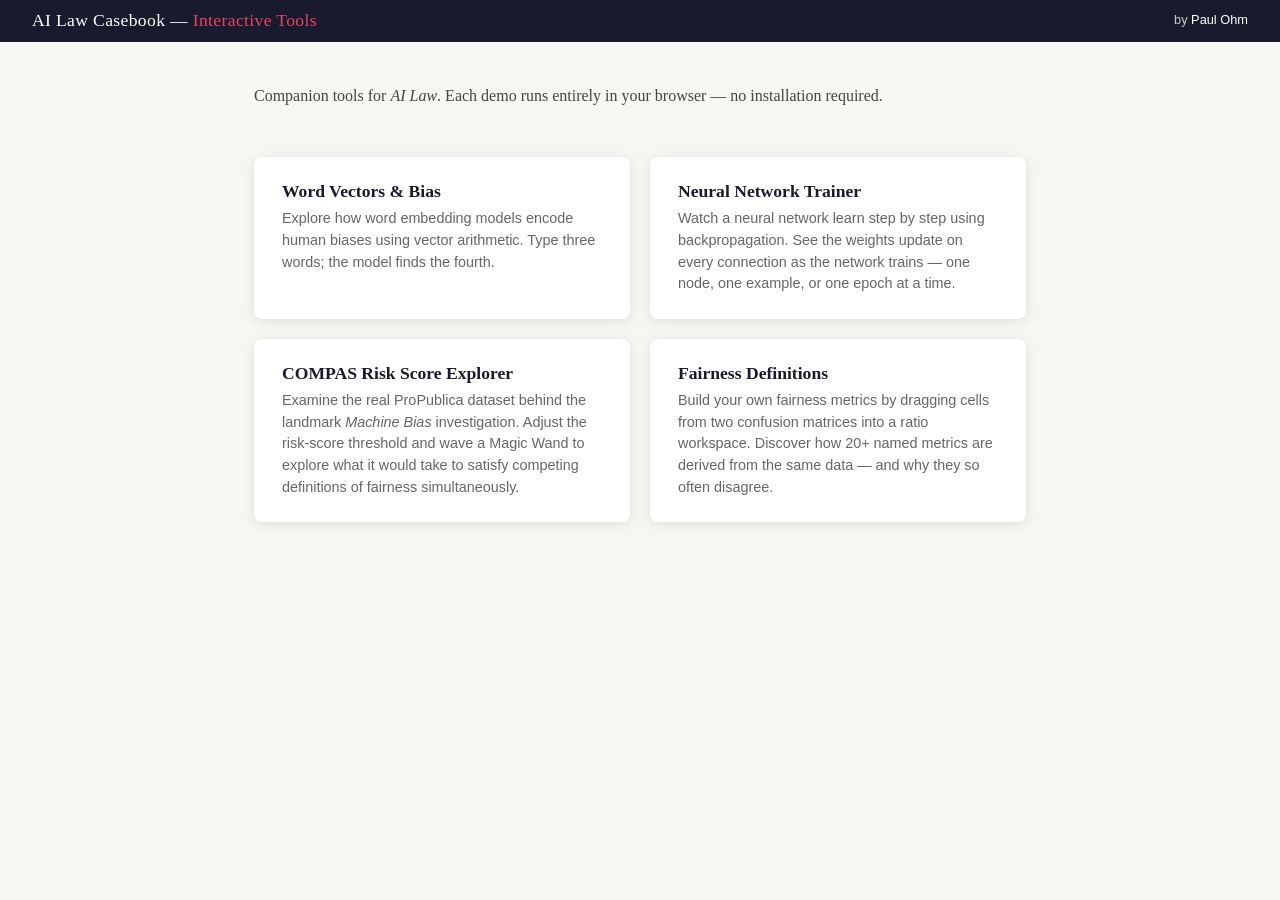
==== index.html @ fc99c6a6 "Suite Version 4: Fairness Definitions Explorer New app in fairness/ — students build fairness metric" ====
<!DOCTYPE html>
<html lang="en">
<head>
  <meta charset="UTF-8">
  <meta name="viewport" content="width=device-width, initial-scale=1.0">
  <title>AI Law Casebook — Interactive Tools</title>
  <link rel="stylesheet" href="shared/css/base.css">
  <style>
    .tool-grid {
      max-width: 820px;
      margin: 3rem auto;
      padding: 0 1.5rem;
      display: grid;
      grid-template-columns: repeat(auto-fill, minmax(280px, 1fr));
      gap: 1.25rem;
    }
    .tool-card {
      background: var(--white);
      border-radius: var(--radius);
      box-shadow: var(--shadow);
      padding: 1.5rem 1.75rem;
      text-decoration: none;
      color: var(--text);
      display: block;
      transition: box-shadow 0.15s;
    }
    .tool-card:hover { box-shadow: 0 4px 20px rgba(0,0,0,0.15); }
    .tool-card h2 { font-size: 1.1rem; color: var(--navy); margin-bottom: 0.4rem; }
    .tool-card p  { font-size: 0.9rem; color: var(--muted); line-height: 1.5; font-family: sans-serif; }
    .intro {
      max-width: 820px;
      margin: 2.5rem auto 0;
      padding: 0 1.5rem;
    }
    .intro p { font-size: 1rem; line-height: 1.7; color: #444; }
  </style>
</head>
<body>

<header>
  <h1>AI Law Casebook — <span>Interactive Tools</span></h1>
  <p class="byline">by <a href="https://www.paulohm.com/">Paul Ohm</a></p>
</header>

<div class="intro">
  <p>Companion tools for <em>AI Law</em>. Each demo runs entirely in your browser — no installation required.</p>
</div>

<div class="tool-grid">
  <a class="tool-card" href="wordvectors/">
    <h2>Word Vectors &amp; Bias</h2>
    <p>Explore how word embedding models encode human biases using vector arithmetic. Type three words; the model finds the fourth.</p>
  </a>
  <a class="tool-card" href="neuralnet/">
    <h2>Neural Network Trainer</h2>
    <p>Watch a neural network learn step by step using backpropagation. See the weights update on every connection as the network trains — one node, one example, or one epoch at a time.</p>
  </a>
  <a class="tool-card" href="compas/">
    <h2>COMPAS Risk Score Explorer</h2>
    <p>Examine the real ProPublica dataset behind the landmark <em>Machine Bias</em> investigation. Adjust the risk-score threshold and wave a Magic Wand to explore what it would take to satisfy competing definitions of fairness simultaneously.</p>
  </a>
  <a class="tool-card" href="fairness/">
    <h2>Fairness Definitions</h2>
    <p>Build your own fairness metrics by dragging cells from two confusion matrices into a ratio workspace. Discover how 20+ named metrics are derived from the same data — and why they so often disagree.</p>
  </a>
</div>

</body>
</html>
---- shared/css/base.css ----
/* ── Reset & base ─────────────────────────────────────────────────────────── */
*, *::before, *::after { box-sizing: border-box; margin: 0; padding: 0; }

:root {
  --navy:   #1a1a2e;
  --red:    #e94560;
  --blue:   #0f3460;
  --gold:   #f5a623;
  --bg:     #f7f6f3;
  --white:  #ffffff;
  --border: #ddd;
  --text:   #222;
  --muted:  #666;
  --radius: 8px;
  --shadow: 0 2px 12px rgba(0,0,0,0.10);
}

html { font-size: 16px; scroll-behavior: smooth; }

body {
  font-family: Georgia, 'Times New Roman', serif;
  background: var(--bg);
  color: var(--text);
  min-height: 100vh;
}

h1, h2, h3 { font-family: Georgia, serif; line-height: 1.2; }
a { color: var(--blue); }

/* ── Top bar ──────────────────────────────────────────────────────────────── */
header {
  background: var(--navy);
  color: #fff;
  padding: 0.75rem 2rem;
  display: flex;
  align-items: center;
  justify-content: space-between;
}
header h1 { font-size: 1.1rem; font-weight: normal; letter-spacing: 0.02em; line-height: 1; }
header h1 span { color: var(--red); }

.byline {
  font-size: 0.8rem;
  font-family: sans-serif;
  color: #ccc;
  line-height: 1;
  margin: 0;
}
.byline a { color: #fff; text-decoration: none; }
.byline a:hover { text-decoration: underline; }

/* ── Header layout ────────────────────────────────────────────────────────── */
.hdr-left {
  display: flex;
  align-items: center;
  gap: 0.75rem;
}
.header-nav {
  display: flex;
  align-items: center;
  gap: 1.25rem;
}
.header-back,
.header-tutorial {
  font-size: 0.8rem;
  font-family: sans-serif;
  color: #fff;
  text-decoration: none;
  white-space: nowrap;
  line-height: 1;
}
.header-back:hover,
.header-tutorial:hover { text-decoration: underline; }
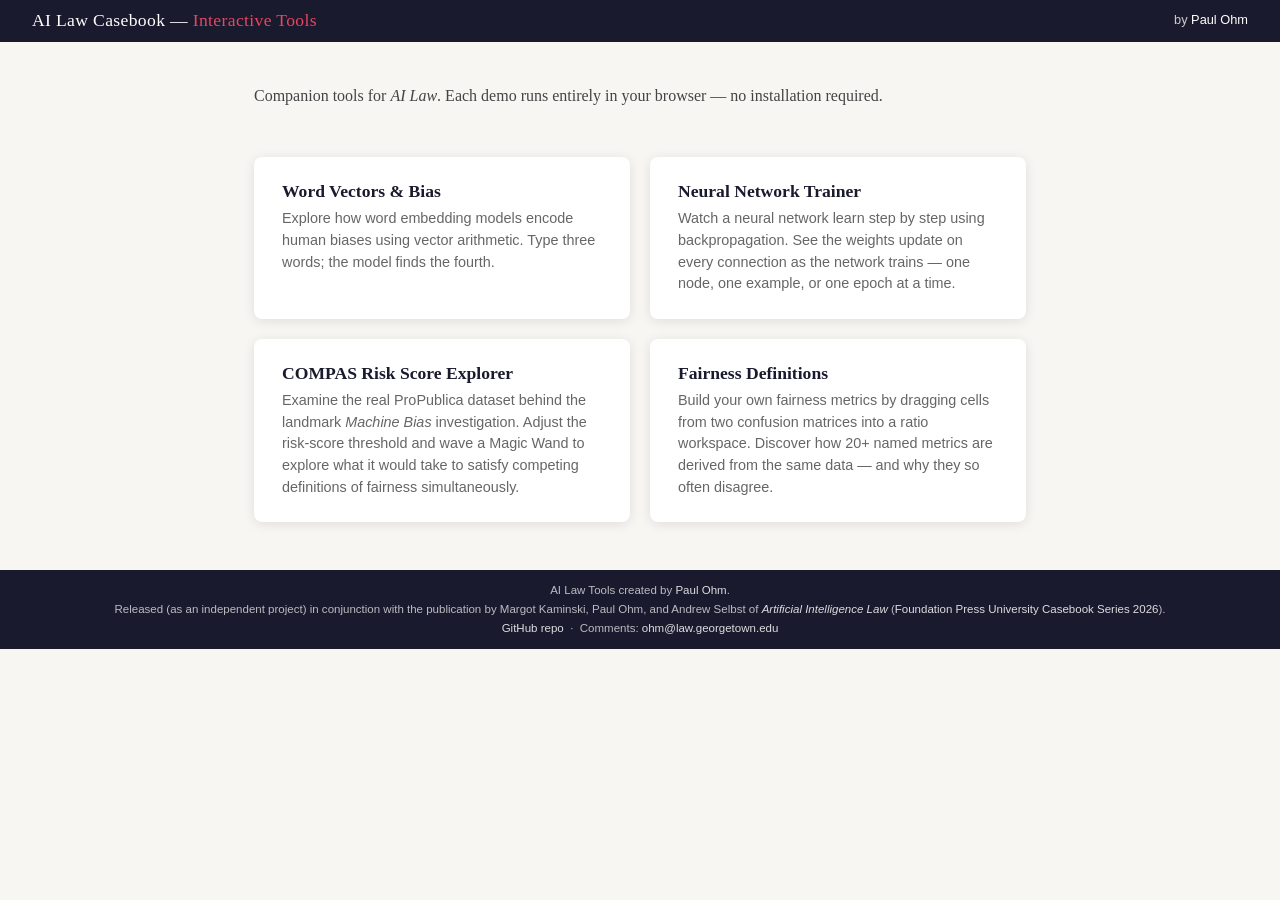
==== commit 96231c34: "Suite: shared footer across all apps and landing page Adds shared/js/footer.js (mirrors header.js pa" ====
--- a/index.html
+++ b/index.html
@@ -65,5 +65,8 @@
   </a>
 </div>
 
+<footer id="site-footer"></footer>
+<script src="shared/js/footer.js"></script>
+
 </body>
 </html>
--- a/shared/css/base.css
+++ b/shared/css/base.css
@@ -16,6 +16,22 @@
 }
 
 html { font-size: 16px; scroll-behavior: smooth; }
+
+/* ── Footer ──────────────────────────────────────────────────────────────── */
+#site-footer {
+  background: var(--navy);
+  color: rgba(255,255,255,0.70);
+  font-family: sans-serif;
+  font-size: 0.72rem;
+  line-height: 1.5;
+  padding: 0.65rem 2rem;
+  text-align: center;
+  flex-shrink: 0;
+}
+#site-footer p { margin: 0.1rem 0; }
+#site-footer a { color: rgba(255,255,255,0.85); text-decoration: none; }
+#site-footer a:hover { text-decoration: underline; }
+#site-footer em { font-style: italic; }
 
 body {
   font-family: Georgia, 'Times New Roman', serif;
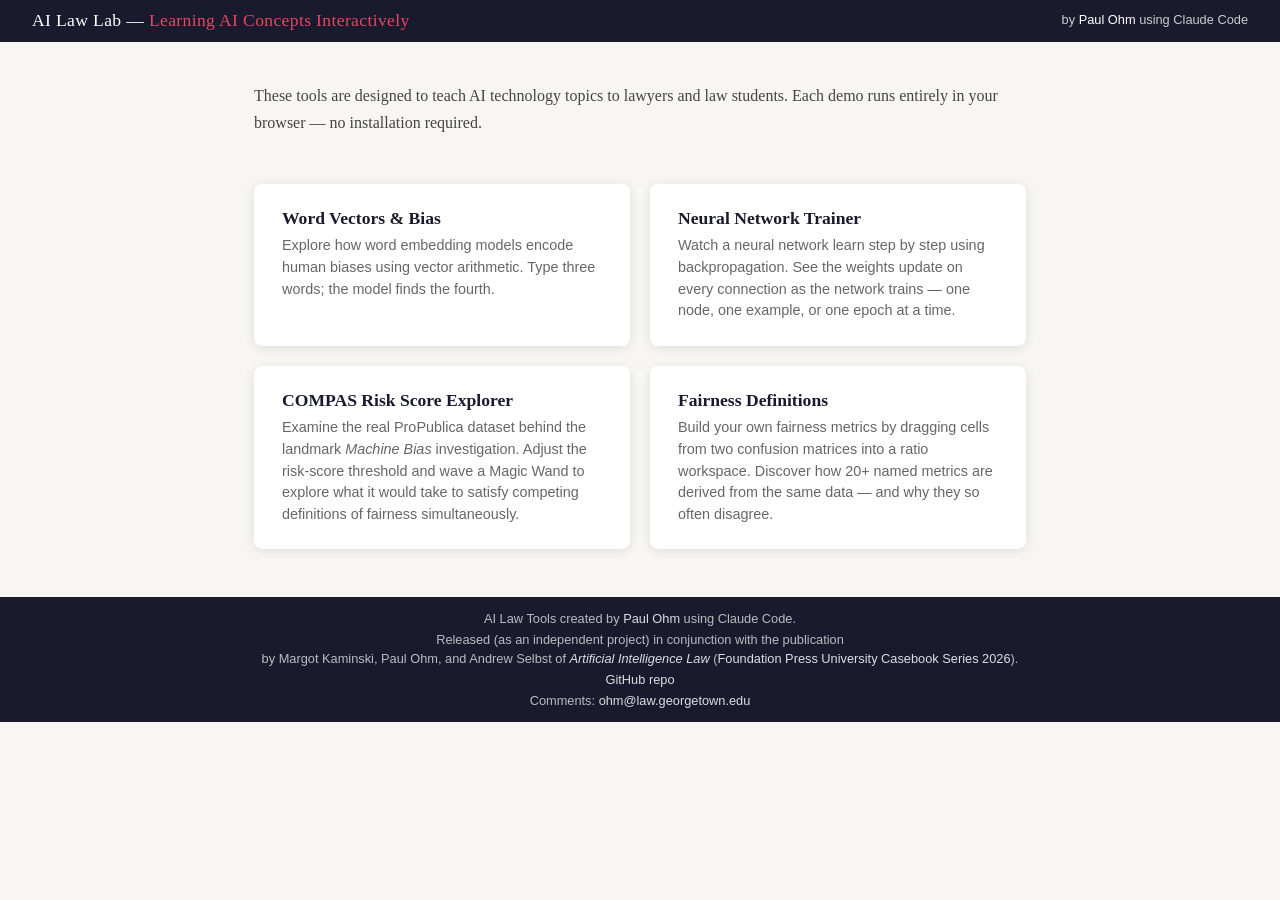
==== commit 32c8f53d: "Suite: add 'using Claude Code' to all bylines Header byline, footer attribution line, and landing pa" ====
--- a/index.html
+++ b/index.html
@@ -3,7 +3,7 @@
 <head>
   <meta charset="UTF-8">
   <meta name="viewport" content="width=device-width, initial-scale=1.0">
-  <title>AI Law Casebook — Interactive Tools</title>
+  <title>AI Law Lab</title>
   <link rel="stylesheet" href="shared/css/base.css">
   <style>
     .tool-grid {
@@ -38,12 +38,12 @@
 <body>
 
 <header>
-  <h1>AI Law Casebook — <span>Interactive Tools</span></h1>
-  <p class="byline">by <a href="https://www.paulohm.com/">Paul Ohm</a></p>
+  <h1>AI Law Lab — <span>Learning AI Concepts Interactively</span></h1>
+  <p class="byline">by <a href="https://www.paulohm.com/">Paul Ohm</a> using Claude Code</p>
 </header>
 
 <div class="intro">
-  <p>Companion tools for <em>AI Law</em>. Each demo runs entirely in your browser — no installation required.</p>
+  <p>These tools are designed to teach AI technology topics to lawyers and law students. Each demo runs entirely in your browser — no installation required.</p>
 </div>
 
 <div class="tool-grid">
--- a/shared/css/base.css
+++ b/shared/css/base.css
@@ -22,7 +22,7 @@
   background: var(--navy);
   color: rgba(255,255,255,0.70);
   font-family: sans-serif;
-  font-size: 0.72rem;
+  font-size: 0.8rem;
   line-height: 1.5;
   padding: 0.65rem 2rem;
   text-align: center;
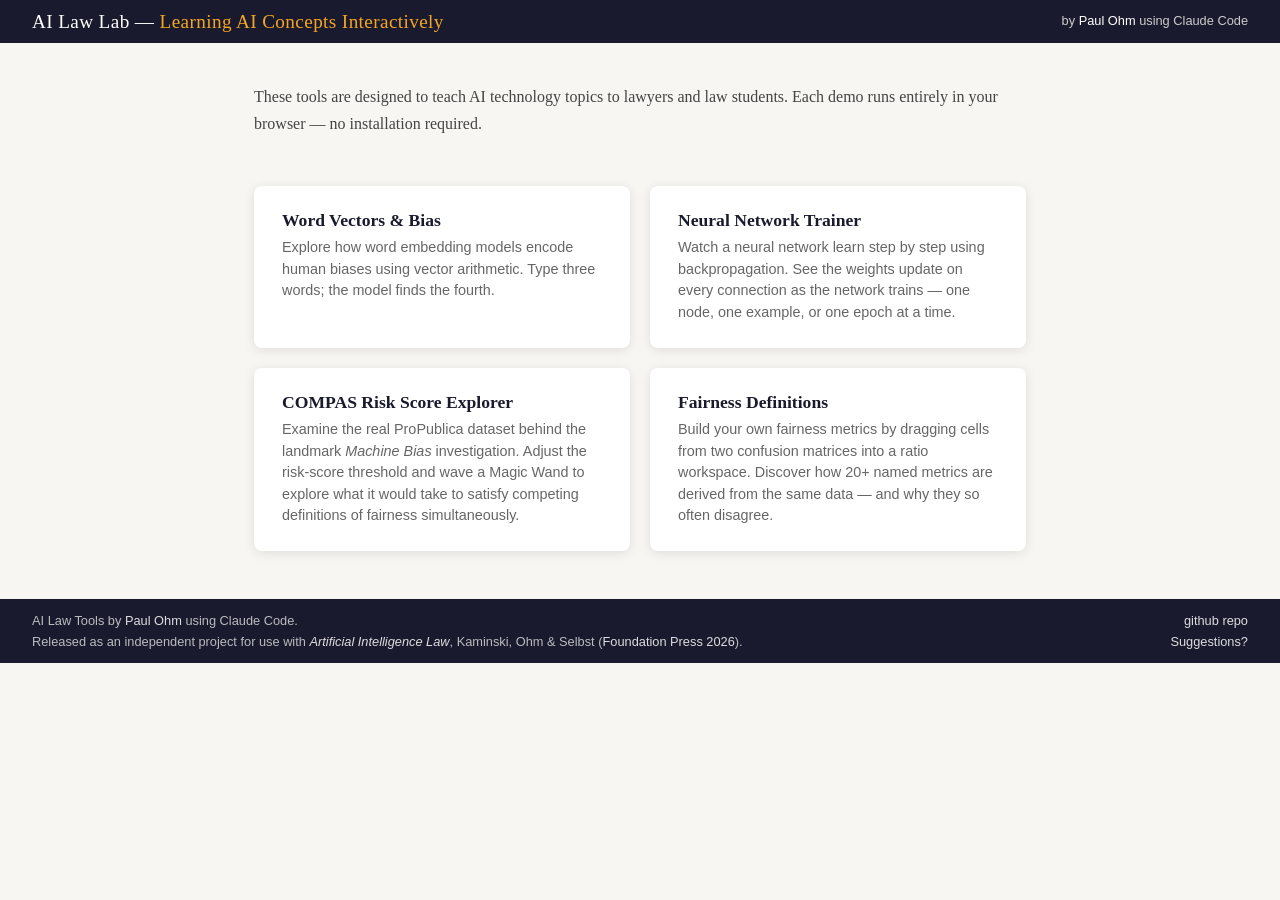
==== commit c435f219: "Add GoatCounter analytics to all five pages Co-Authored-By: Claude Sonnet 4.6 <noreply@anthropic.com" ====
--- a/index.html
+++ b/index.html
@@ -67,6 +67,7 @@
 
 <footer id="site-footer"></footer>
 <script src="shared/js/footer.js"></script>
-
+<script data-goatcounter="https://paulohm.goatcounter.com/count"
+        async src="//gc.zgo.at/count.js"></script>
 </body>
 </html>
--- a/shared/css/base.css
+++ b/shared/css/base.css
@@ -3,7 +3,7 @@
 
 :root {
   --navy:   #1a1a2e;
-  --red:    #e94560;
+  --red:    #c4162a;
   --blue:   #0f3460;
   --gold:   #f5a623;
   --bg:     #f7f6f3;
@@ -25,13 +25,24 @@
   font-size: 0.8rem;
   line-height: 1.5;
   padding: 0.65rem 2rem;
-  text-align: center;
   flex-shrink: 0;
 }
+.footer-inner {
+  display: flex;
+  justify-content: space-between;
+  align-items: center;
+  gap: 2rem;
+}
+.footer-left { flex: 1; }
+.footer-right { text-align: right; flex-shrink: 0; }
 #site-footer p { margin: 0.1rem 0; }
 #site-footer a { color: rgba(255,255,255,0.85); text-decoration: none; }
 #site-footer a:hover { text-decoration: underline; }
 #site-footer em { font-style: italic; }
+@media (max-width: 600px) {
+  .footer-inner { flex-direction: column; gap: 0.3rem; }
+  .footer-right { text-align: left; }
+}
 
 body {
   font-family: Georgia, 'Times New Roman', serif;
@@ -52,8 +63,8 @@
   align-items: center;
   justify-content: space-between;
 }
-header h1 { font-size: 1.1rem; font-weight: normal; letter-spacing: 0.02em; line-height: 1; }
-header h1 span { color: var(--red); }
+header h1 { font-size: 1.2rem; font-weight: normal; letter-spacing: 0.02em; line-height: 1; }
+header h1 span { color: var(--gold); }
 
 .byline {
   font-size: 0.8rem;
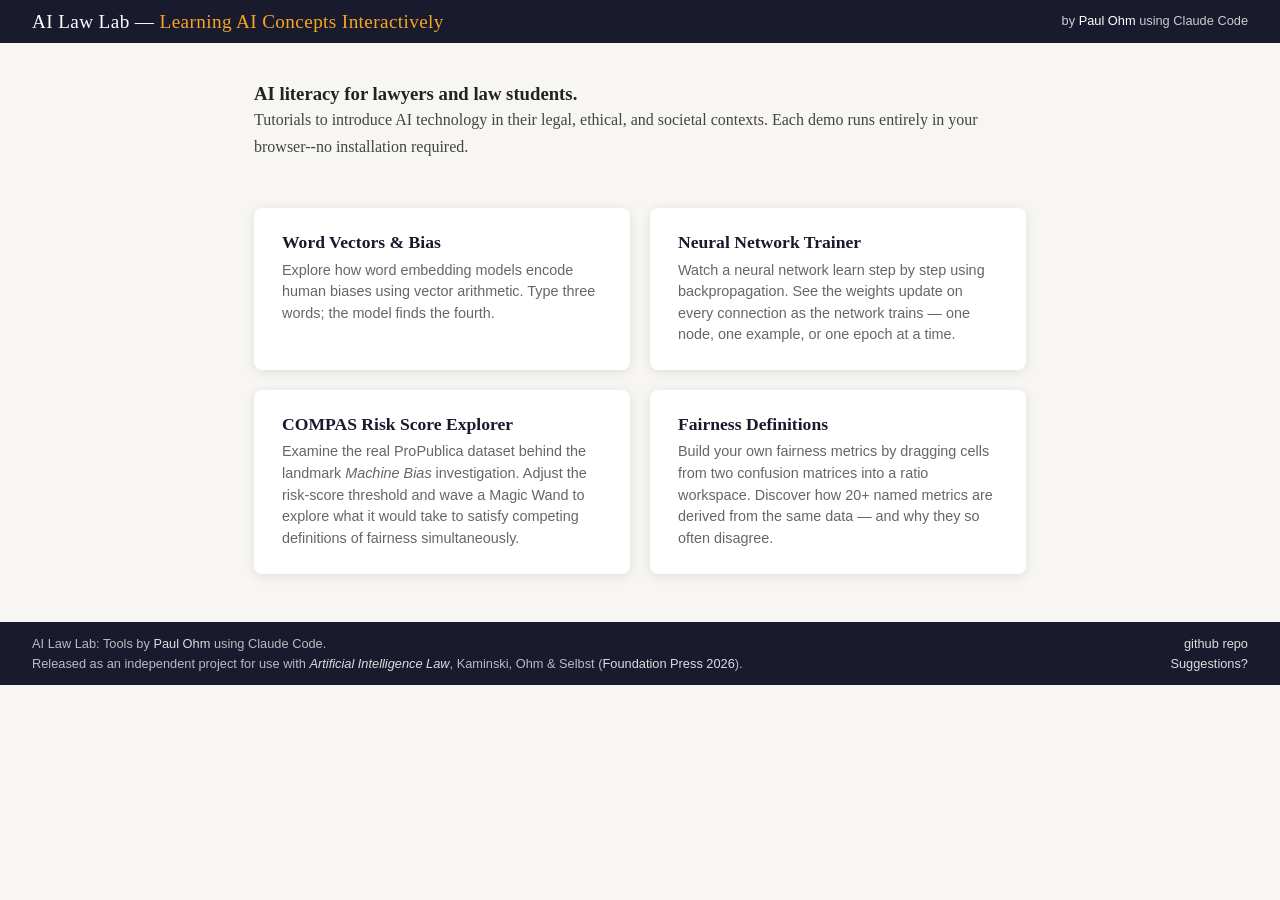
==== commit ea1b716b: "Tweaking language." ====
--- a/index.html
+++ b/index.html
@@ -43,7 +43,12 @@
 </header>
 
 <div class="intro">
-  <p>These tools are designed to teach AI technology topics to lawyers and law students. Each demo runs entirely in your browser — no installation required.</p>
+  <p><h3>AI literacy for lawyers and law students.</h3></p> 
+  <p>Tutorials to introduce AI technology in their legal, ethical, and societal contexts. Each demo runs entirely in your browser--no installation required.</p>
+
+
+
+
 </div>
 
 <div class="tool-grid">
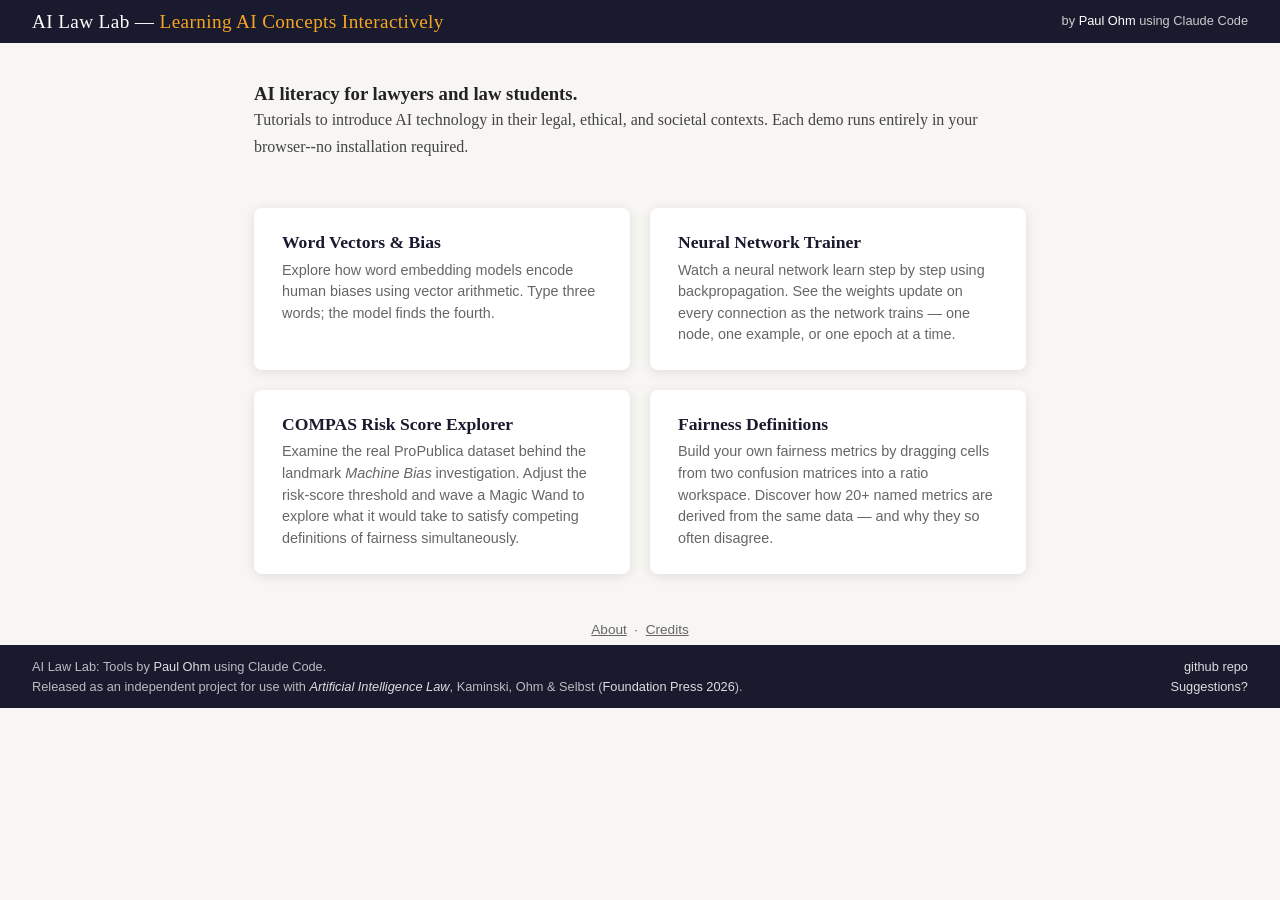
==== commit 97d7740b: "Add About and Credits pages; link from landing page Two new standalone pages at about/ and credits/." ====
--- a/index.html
+++ b/index.html
@@ -70,6 +70,12 @@
   </a>
 </div>
 
+<div style="text-align:center;font-family:sans-serif;font-size:0.85rem;color:var(--muted);margin:1rem 0 0.5rem;">
+  <a href="about/" style="color:var(--muted);">About</a>
+  &nbsp;·&nbsp;
+  <a href="credits/" style="color:var(--muted);">Credits</a>
+</div>
+
 <footer id="site-footer"></footer>
 <script src="shared/js/footer.js"></script>
 <script data-goatcounter="https://paulohm.goatcounter.com/count"
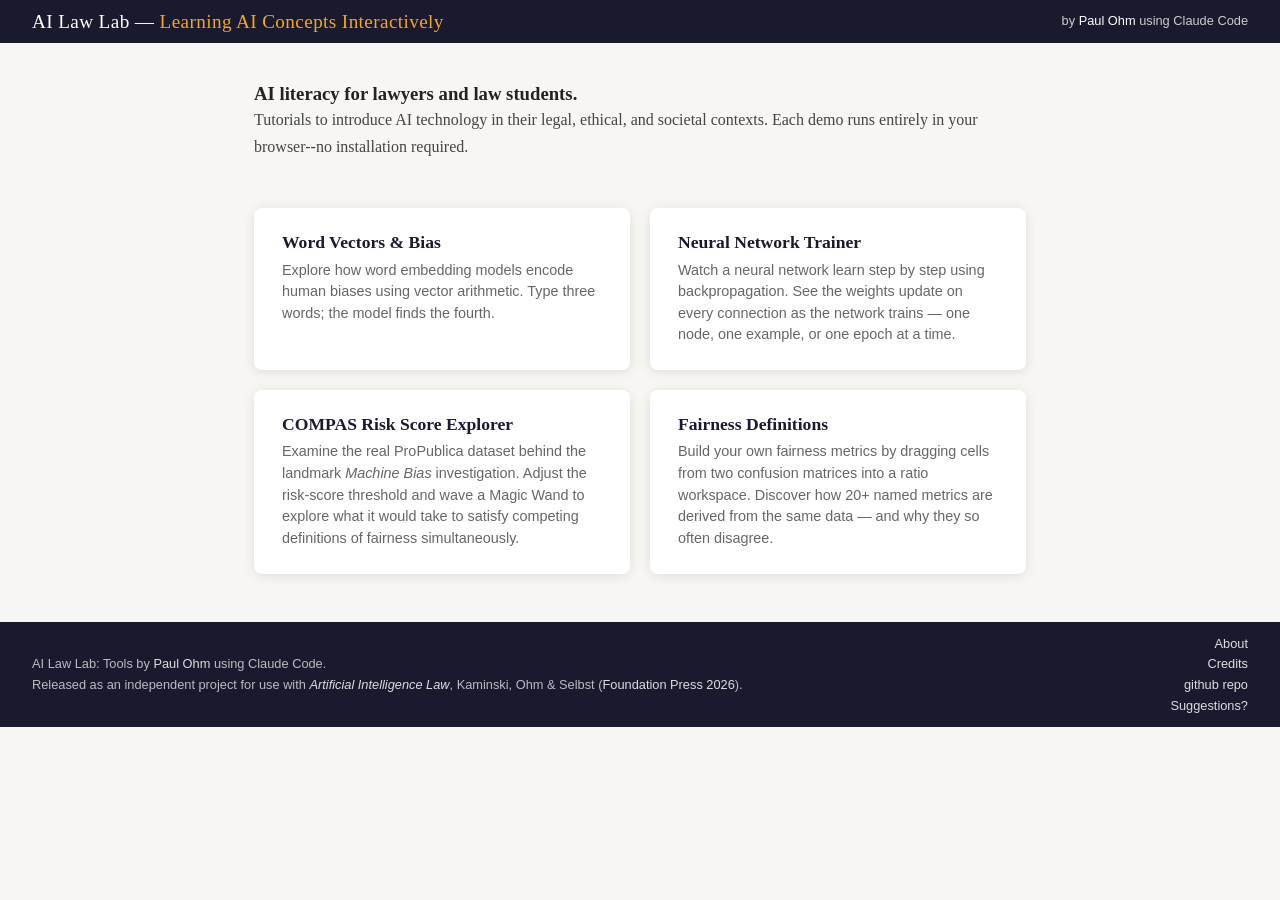
==== commit 85ef361d: "Footer: add About and Credits links to all pages footer.js auto-detects path depth to generate corre" ====
--- a/index.html
+++ b/index.html
@@ -70,12 +70,6 @@
   </a>
 </div>
 
-<div style="text-align:center;font-family:sans-serif;font-size:0.85rem;color:var(--muted);margin:1rem 0 0.5rem;">
-  <a href="about/" style="color:var(--muted);">About</a>
-  &nbsp;·&nbsp;
-  <a href="credits/" style="color:var(--muted);">Credits</a>
-</div>
-
 <footer id="site-footer"></footer>
 <script src="shared/js/footer.js"></script>
 <script data-goatcounter="https://paulohm.goatcounter.com/count"
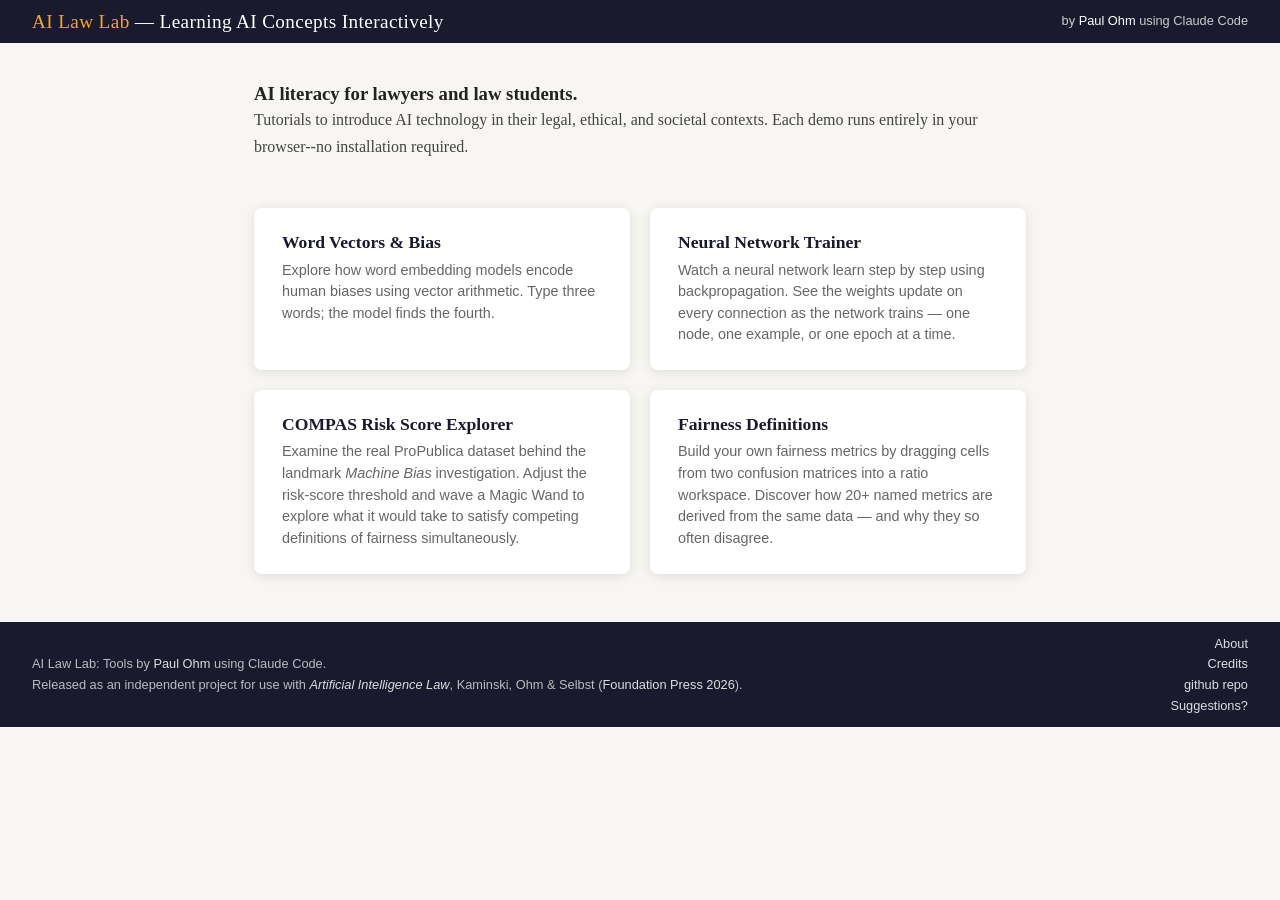
==== commit c9992ffd: "Consistent gold spans in all page titles Rule: gold the noun that names the subject. Landing/About/C" ====
--- a/index.html
+++ b/index.html
@@ -38,7 +38,7 @@
 <body>
 
 <header>
-  <h1>AI Law Lab — <span>Learning AI Concepts Interactively</span></h1>
+  <h1><span>AI Law Lab</span> — Learning AI Concepts Interactively</h1>
   <p class="byline">by <a href="https://www.paulohm.com/">Paul Ohm</a> using Claude Code</p>
 </header>
 
